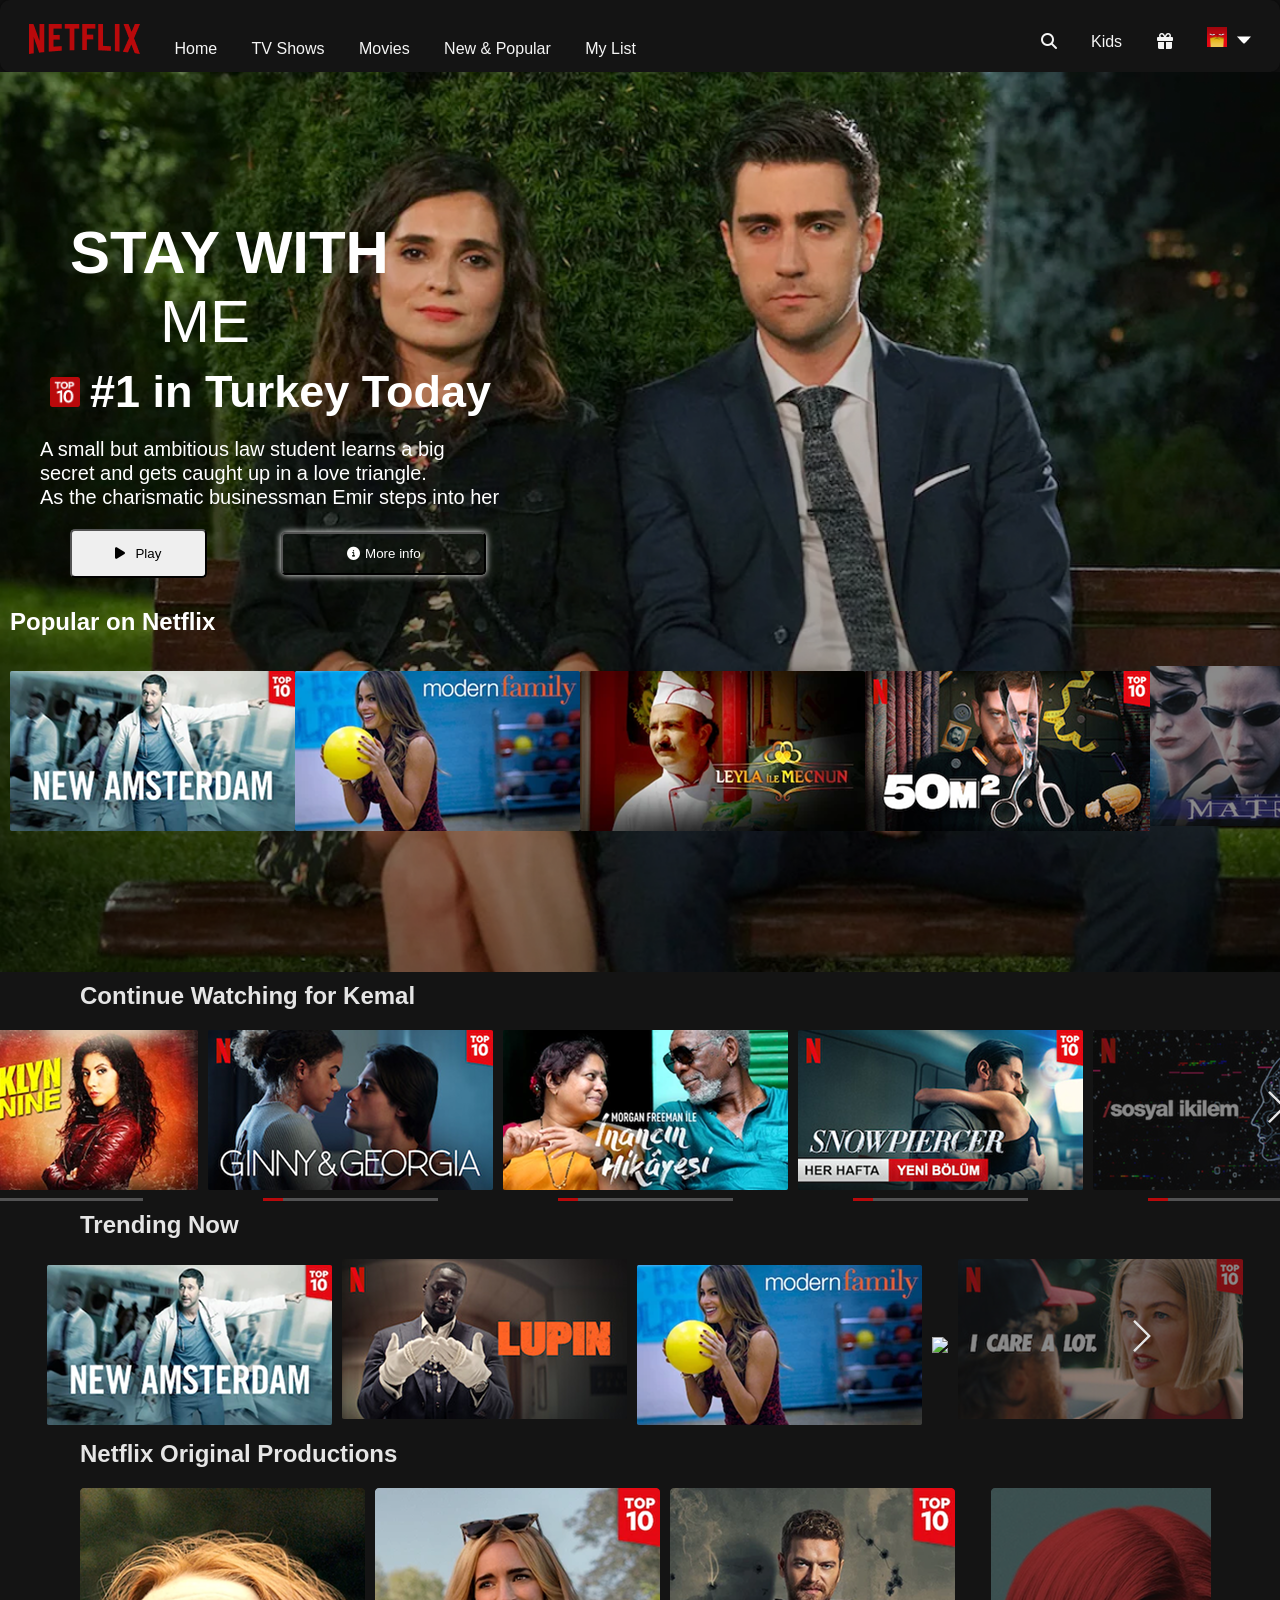
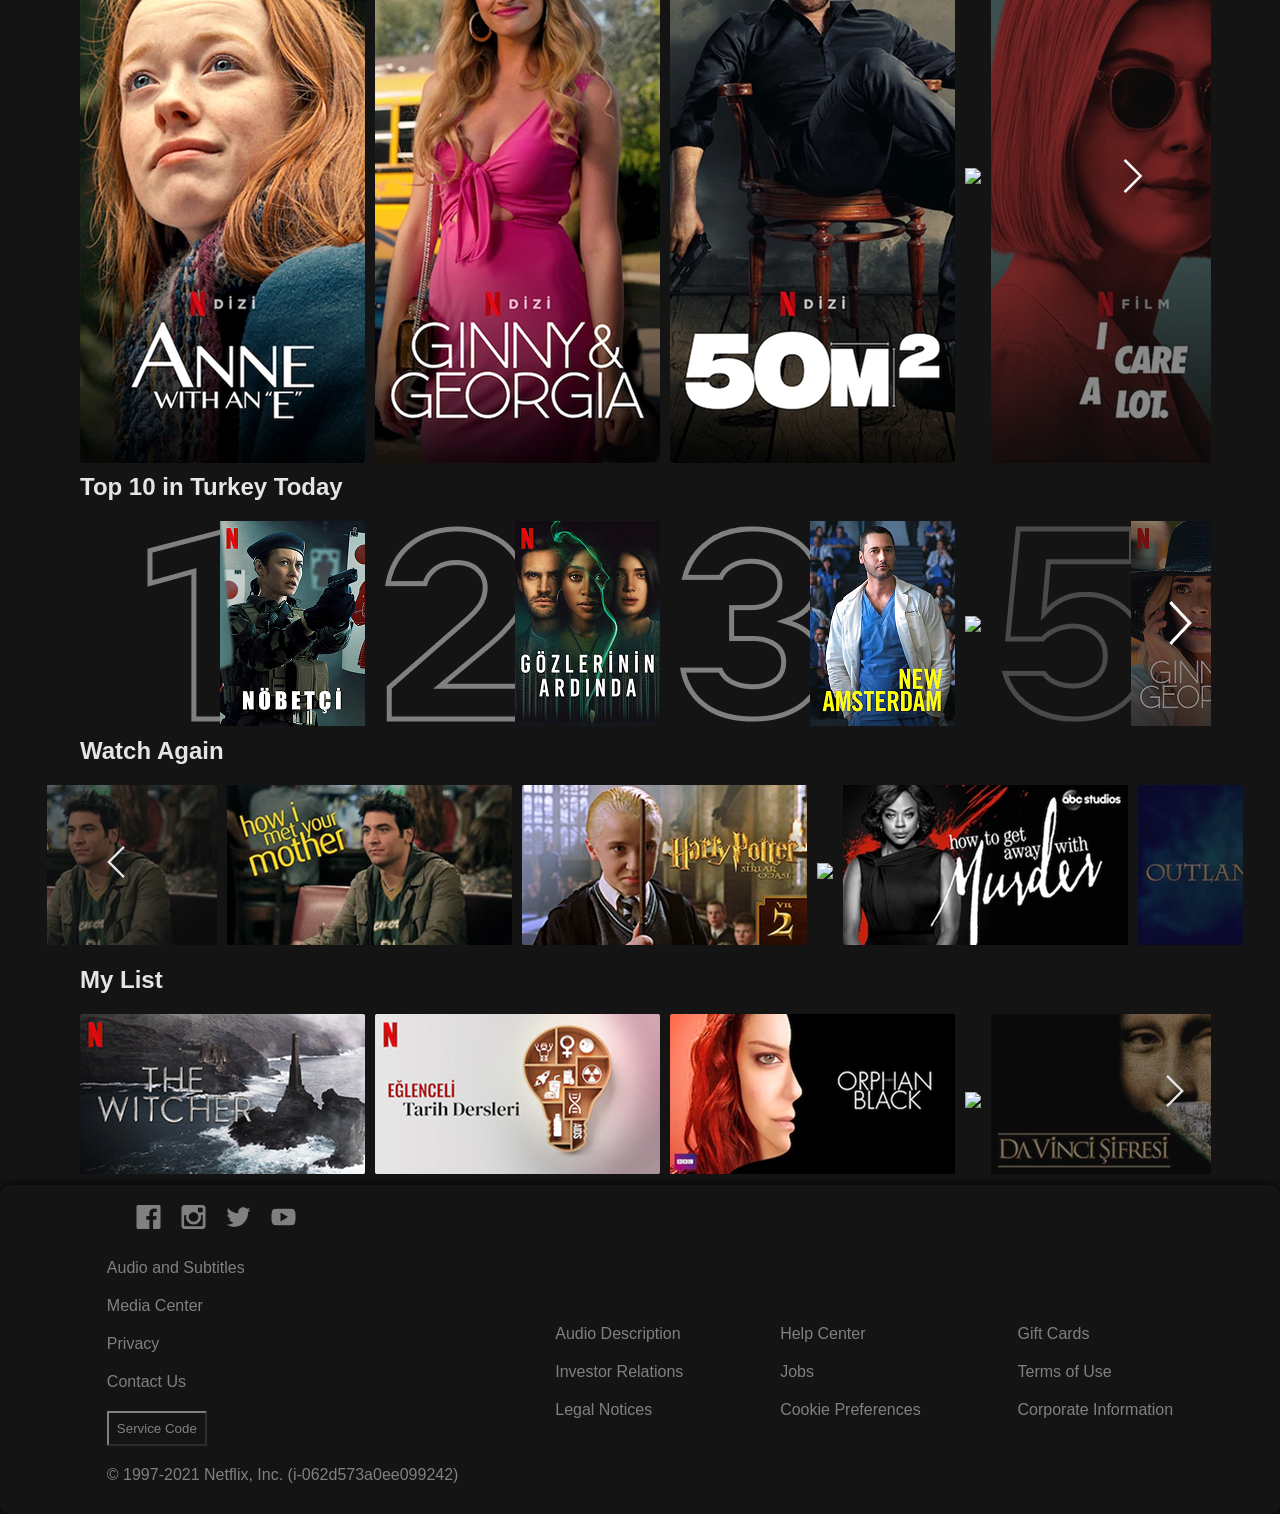
==== Netflix/index1.html @ a28a23a1 "Add files via upload" ====
<!DOCTYPE html>
<html lang="en">
<head>
    <meta charset="UTF-8">
    <meta name="viewport" content="width=device-width, initial-scale=1.0">
    <link rel="stylesheet" href="./style.css">
    <link rel="stylesheet" href="https://cdnjs.cloudflare.com/ajax/libs/font-awesome/6.7.2/css/all.min.css"  />
    <title>Home Page</title>
</head>
<body>
    <header>
        <nav>
            <div class="navbar">
                
                <div class="nav">
                    <ul>
                        <li><a href="#"><img class="logo" src="./HeaderLeft.png" ></a></li>
                        <li><a href="#">Home</a></li>
                        <li><a href="#">TV Shows</a></li>
                        <li><a href="#">Movies</a></li>
                        <li><a href="#">New & Popular</a></li>
                        <li><a href="#">My List</a></li>
                    </ul>
                </div>

                <div class="nav">
                    <ul>
                        <li><a href="#"><i class="fa fa-search"></i></a></li>
                        <li><a href="#">Kids</a></li>
                        <li><a href="#"><i class="fa fa-gift"></i></a></li>
                        <li><a href="#"><img  class="logo1" src="./red.png" height="20px"></a><a href="#"><img src="./DownArrow.png" ></a></li>
                        
                    </ul>
                    

               </div>
        </nav>
    </header>
   
    <div class="first-page">
            <div class="first-page-data">
                 <h1>STAY WITH </h1>
                 <span class="span">ME</span>
                 <h2><img class="top" src="./Top10Badge.png" height="30px">#1 in Turkey Today</h2>
                 <p>A small but ambitious law student learns a big </p>
                 <p>secret and gets caught up in a love triangle.</p>
                 <p> As the charismatic businessman Emir steps into her </p>
                 <button class="button1"><i class="fa fa-play"></i>Play</button>
                 <button class="button2"><i class="fa fa-info-circle"></i>More info</button>
                 <h3>Popular on Netflix</h>

                    <div class="one">
                        <img src="./1.png" >
                        <img src="./2.png" >
                        <img src="./3.png"  >
                        <img src="./4.png" >
                        <img src="./MovieHorizontalCard.png" >
                    </div>
            </div>
    </div>

    <div class="text">
        <h2>Continue Watching for Kemal</h2>
    </div>

    <div class="second-page">
        <img src="./6.png">
        <img src="./7.png">
        <img src="./8.png">
        <img src="./9.png">
        <img src="./10.png">
    </div>


    <div class="text">
        <h2>Trending Now</h2>
    </div>

    <div class="second-page">
        <img src="./1.png">
        <img src="./lupin.png">
        <img src="./2.png">
        <img src="/2nd last.png">
        <img src="./last.png">
    </div>


    <div class="text">
        <h2>Netflix Original Productions</h2>
    </div>

    <div class="second-page">
        <img src="./3 1.png">
        <img src="./3 2.png">
        <img src="./3 3.png">
        <img src="/3 4.png">
        <img src="./3 5.png">
    </div>

    <div class="text">
        <h2>Top 10 in Turkey Today</h2>
    </div>

    <div class="second-page">
        <img src="./4 0.png">
        <img src="./4 1.png">
        <img src="./4 2.png">
        <img src="/4 3.png">
        <img src="./4 4.png">
    </div>


    <div class="text">
        <h2>Watch Again</h2>
    </div>

    <div class="second-page">
        <img src="./5 0.png">
        <img src="./5 1.png">
        <img src="./5 2.png">
        <img src="/5 3.png">
        <img src="./5 4.png">
        <img src="./5 6.png">
    </div>


    <div class="text">
        <h2>My List</h2>
    </div>

    <div class="second-page">
        <img src="./7 0.png">
        <img src="./7 1.png">
        <img src="./7 2.png">
        <img src="/7 3.png">
        <img src="./7 4.png">
        
    </div>

    <footer>
        <div class="foot">
            <div class="social">
                <img src="./facebook.png">
                <img src="./instagram.png">
                <img src="./twitter.png">
                <img src="./youtube.png">
            </div>
              <div class="foot-data">
                <div class="last">
                    <ul>
                        <li><a href="#">Audio and Subtitles</a></li>
                        <li><a href="#">Media Center</a></li>
                        <li><a href="#">Privacy</a></li>
                        <li><a href="#">Contact Us</a></li>
                        <li><a href="#"><button class="final">Service Code</button></a></li>
                        <li><a href="#">© 1997-2021 Netflix, Inc. (i-062d573a0ee099242)</a></li>
                     </ul>
                    
                </div>

                <div class="last"> 
                    <ul>
                         <li><a href="#">Audio Description</a> </li>
                         <li> <a href="#">Investor Relations</a></li>
                         <li> <a href="#">Legal Notices</a></li>
                    </ul>
                </div>

                <div class="last"> 
                    <ul>
                         <li><a href="#">Help Center</a></li>
                         <li> <a href="#">Jobs</a></li>
                         <li> <a href="#">Cookie Preferences</a></li>
                    </ul>
                </div>

                <div class="last"> 
                    <ul>
                         <li><a href="#">Gift Cards</a> </li>
                         <li> <a href="#">Terms of Use</a></li>
                         <li><a href="#">Corporate Information</a> </li>
                    </ul>
                </div>
                   
              </div>
        </div>
    </footer>

    
</body>
</html>
---- Netflix/style.css ----
*{
    margin: 0;
    padding: 0;
    box-sizing: border-box;
    font-family: Arial, Helvetica, sans-serif;
}
body{
    background-color: #141414;
}
.data{
  margin: 30px ;
  margin-left: 50px;
}
.container h1{
  text-align: center;
  margin-top: 40px;
  margin-bottom: 40px;
  color: white;
}
.container-data{
    display: flex;
    justify-content: center;
    align-items: center;
    gap: 30px;
}
.pics {
    transition: transform 0.5s;
}
.pics  p{
    color: #6D6D6E;
    text-align: center;
    margin-top: 10px;
}
.pics:hover{
    transform: translateY(-10px);
}
.btn{
    padding: 10px;
  border-radius: 5px;
  color: #6D6D6E;
  background-color: transparent;
  box-shadow: 0 0 7px;
  border-color: #6D6D6E;
  width: 13%;
  margin-left: 44%;
  margin-top: 5%;

}
.btn:hover{
    background-color: red;
}
.navbar{
    display: flex;
    justify-content: space-between;
    align-items: center;
    padding: 9px;
    border-radius: 10px;
    box-shadow: 0 0 10px;
}
.nav li{
    display: inline-block;
    margin-right: 20px;
    margin-left: 10px;
    margin-bottom: 5px;
    list-style: none;

}
.logo{
    margin-top: 15px;
    margin-left: 10px;
}
.logo1{
    margin-right: 10px;
    margin-top: 10px;
}
.nav li a{
    color: whitesmoke;
    text-decoration: none;
}
.nav li a:hover {
    background-color: red;
}
.first-page-data h1 {
   color: white;
   margin-left: 70px;
   margin-top: 10px;
   font-size: 60px;
   font-weight: bold;
  
}
.first-page-data h2{
    color: white;
    margin-left: 50px;
    margin-top: 10px;
    margin-bottom: 20px;
   
    font-size: 45px;
}
.span{
    font-size: 60px;
    margin-left: 160px;
    
}
.first-page-data   p{
    color: white;
    font-size: 20px;
    margin-right: 10px;
    margin-left: 40px;
    margin-top: 1px;
}
.top{
    margin-right: 10px;
}
.first-page-data button{
    margin-left: 70px;
}
.first-page {
    display: flex;
    justify-content: flex-start;
    align-items: center;
    height: 100vh;
    background: url('./MoviePoster.png') no-repeat center /cover;
    color: white;
   
}
.first-page-data h3{
    margin-left: 10px;
    font-size:24px ;
    margin-top: 30px;
}
.button1{
    padding: 15px;
    border-radius: 5px;
    width: 10%;
    margin-top: 20px;
    cursor: pointer;
}
.button1:hover{
 background-color: red;
 
}
.button2:hover{
    background-color: red;
   }
.button1 i{
    margin-right: 10px;
}
.button2 i{
    margin-right: 5px;
}
.button2{
    padding: 12px;
    border-radius: 5px;
    width: 15%;
    margin-top: 20px;
    background-color: transparent;
    box-shadow: 0 0 7px;
    color: #FFFFFF;
    cursor: pointer;
    
}
.one{
    display: flex;
    justify-content: center;
    align-items: center;
    padding-top: 20px;
    cursor: pointer;
    margin-top: 10px;
    transition: transform 0.5s;
}
.one img:hover{
  background-color: red;
  transform: translateY(-10%);
}
.second-page{
    display: flex;
    justify-content: center;
    align-items: center;
    gap: 10px;
    margin-left: 10px;
    transition: transform 0.5s;
}
.second-page img:hover{
    background-color: red;
    cursor: pointer;
    transform: translateY(-10%);
}
.text{
    color: #E5E5E5;
    margin-top: 10px;
    margin-left: 80px;
    margin-bottom: 20px;
}
.social{
    display: flex;
    gap: 20px;
    padding-left: 10%;
    margin-bottom: 30px;
    margin-top: 10px;
}
.social img:hover{
    background-color: red;
 cursor: pointer;
}
.foot-data{
    display: flex;
    justify-content: space-evenly;
    align-items: center;

}
.foot-data li{
    list-style: none;
    margin-bottom: 20px;
}
.foot-data li a{
  text-decoration: none;
  color:#808080;
}
.foot-data li a:hover{
   color: red;
}
.foot{
    padding: 10px;
    border-radius: 10px;
    box-shadow: 0 0 10px;
}
.final{
    padding: 8px;
    border-radius: 1px;
    background-color: transparent;
    color: #808080;
    border-color: #808080;
    
}
.final:hover{
    background-color: red;
}
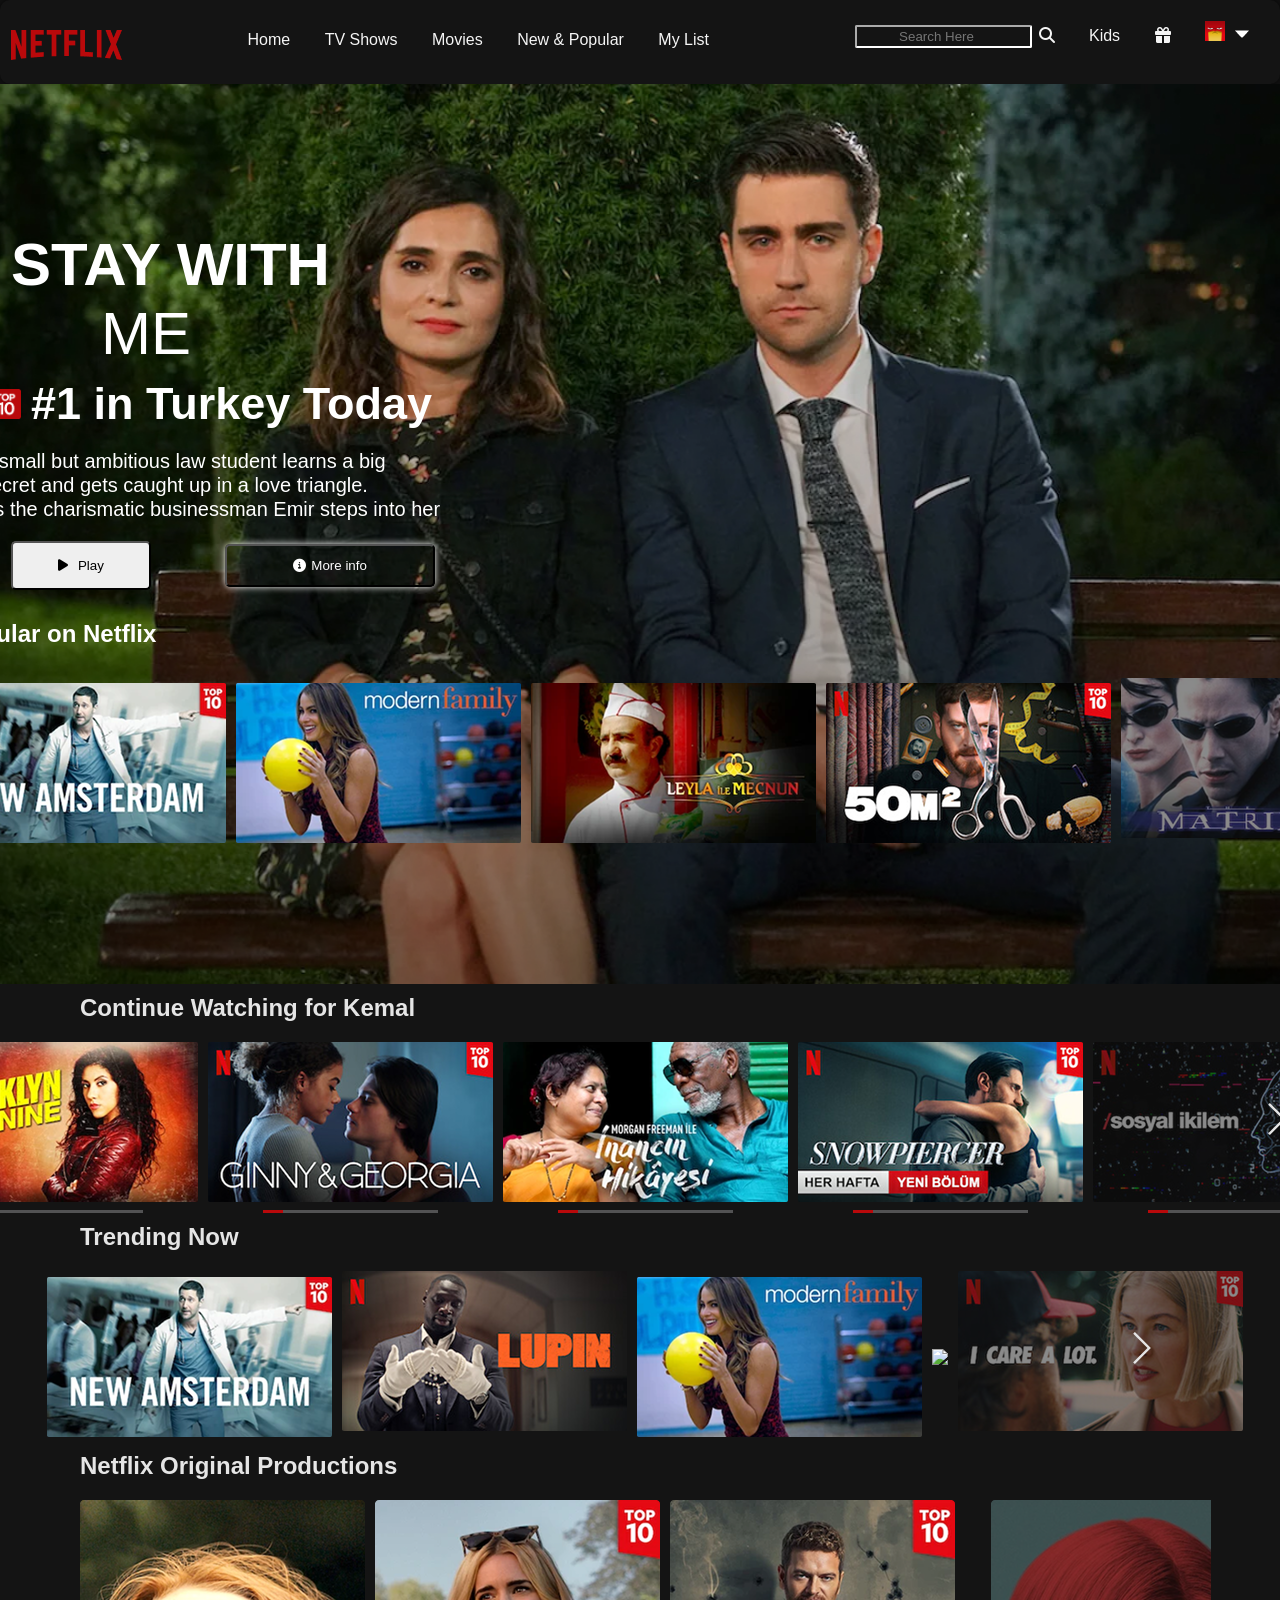
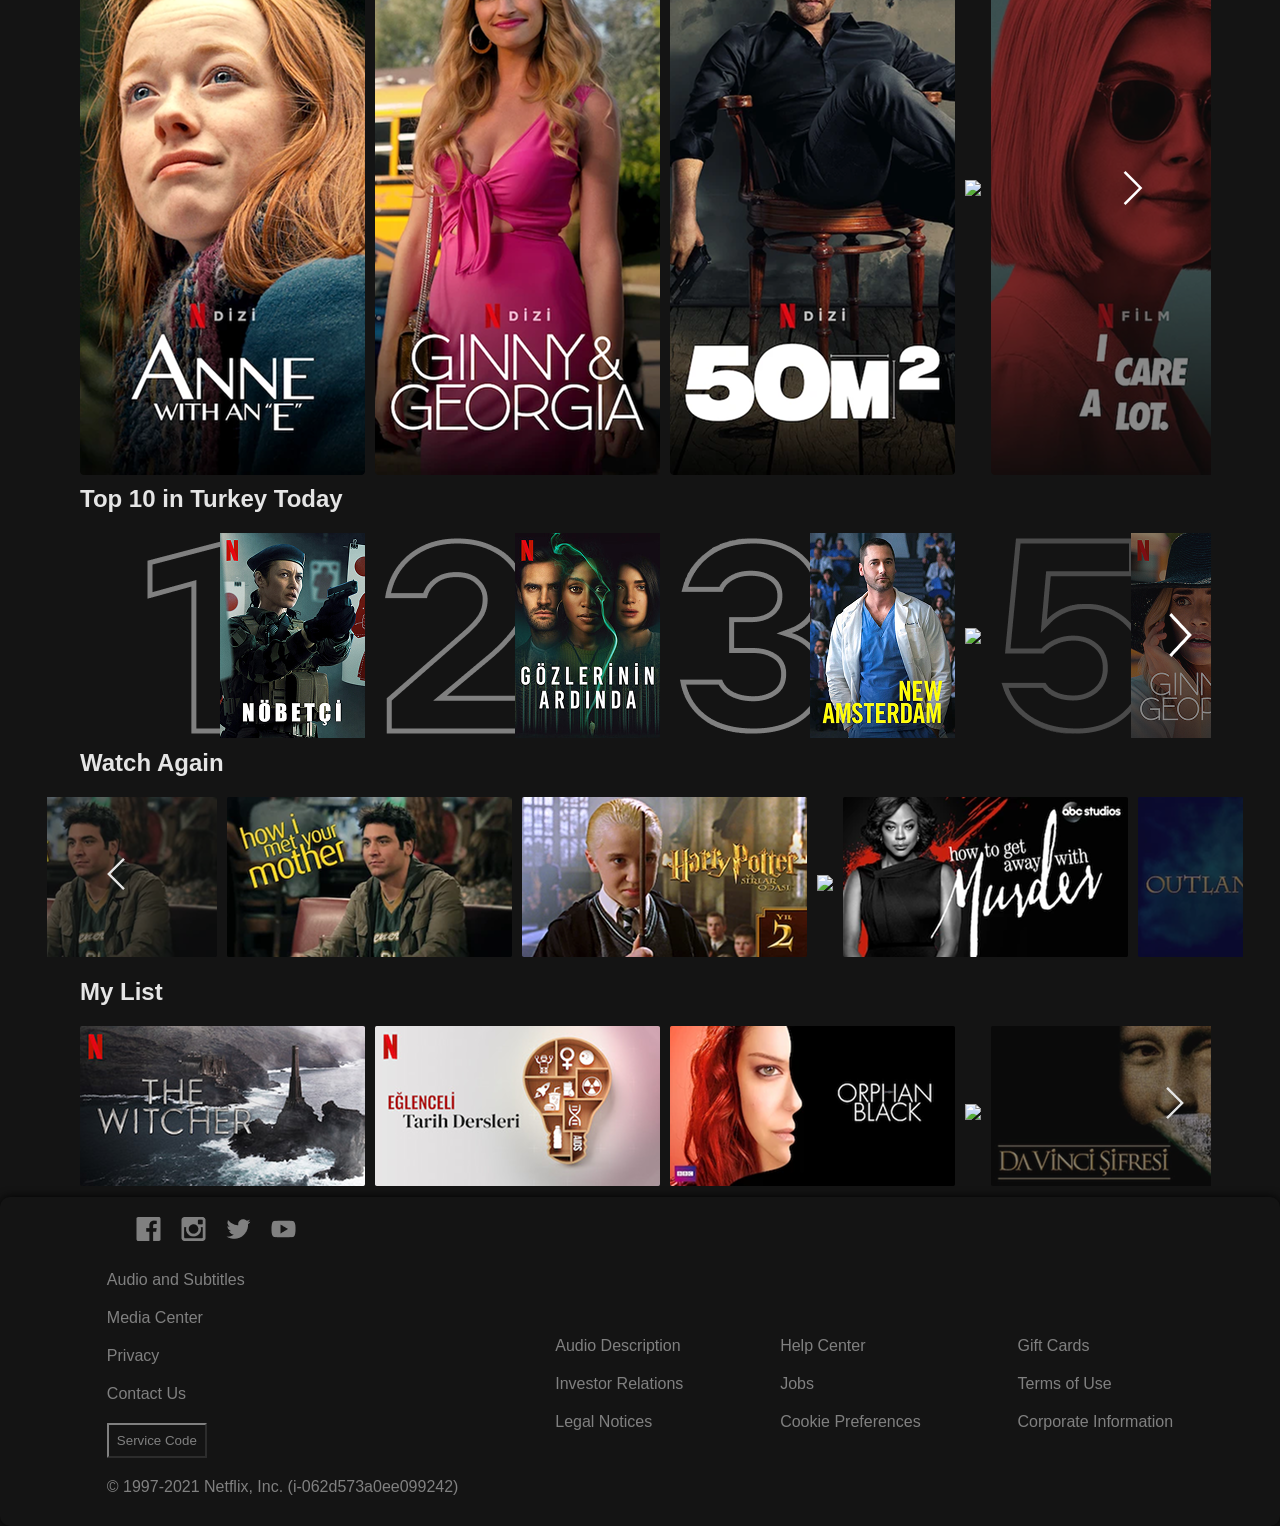
==== commit d8b46b82: "Add files via upload" ====
--- a/Netflix/index1.html
+++ b/Netflix/index1.html
@@ -11,10 +11,9 @@
     <header>
         <nav>
             <div class="navbar">
-                
+                <img class="logo" src="./HeaderLeft.png" >
                 <div class="nav">
                     <ul>
-                        <li><a href="#"><img class="logo" src="./HeaderLeft.png" ></a></li>
                         <li><a href="#">Home</a></li>
                         <li><a href="#">TV Shows</a></li>
                         <li><a href="#">Movies</a></li>
@@ -25,16 +24,18 @@
 
                 <div class="nav">
                     <ul>
-                        <li><a href="#"><i class="fa fa-search"></i></a></li>
+                        <li><a href="#"><input class="input" type="search" placeholder="Search Here"><i class="fa fa-search"></i></a></li>
                         <li><a href="#">Kids</a></li>
                         <li><a href="#"><i class="fa fa-gift"></i></a></li>
-                        <li><a href="#"><img  class="logo1" src="./red.png" height="20px"></a><a href="#"><img src="./DownArrow.png" ></a></li>
+                        <li><a href="#"><img  class="logo1" src="./red.png" height="20px"><img class="logo1"src="./DownArrow.png" ></a></li>
                         
                     </ul>
                     
 
                </div>
         </nav>
+
+    
     </header>
    
     <div class="first-page">
@@ -47,9 +48,9 @@
                  <p> As the charismatic businessman Emir steps into her </p>
                  <button class="button1"><i class="fa fa-play"></i>Play</button>
                  <button class="button2"><i class="fa fa-info-circle"></i>More info</button>
-                 <h3>Popular on Netflix</h>
+                 <h3>Popular on Netflix</h3>
 
-                    <div class="one">
+                    <div class="one" >
                         <img src="./1.png" >
                         <img src="./2.png" >
                         <img src="./3.png"  >
@@ -120,7 +121,7 @@
         <img src="./5 2.png">
         <img src="/5 3.png">
         <img src="./5 4.png">
-        <img src="./5 6.png">
+        <img src="./5 6.png" >
     </div>
 
 
--- a/Netflix/style.css
+++ b/Netflix/style.css
@@ -23,6 +23,7 @@
     align-items: center;
     gap: 30px;
 }
+
 .pics {
     transition: transform 0.5s;
 }
@@ -53,9 +54,12 @@
     display: flex;
     justify-content: space-between;
     align-items: center;
-    padding: 9px;
+    padding: 1px;
     border-radius: 10px;
     box-shadow: 0 0 10px;
+}
+.navbar .logo{
+    margin-bottom: 10px;
 }
 .nav li{
     display: inline-block;
@@ -63,15 +67,18 @@
     margin-left: 10px;
     margin-bottom: 5px;
     list-style: none;
-
-}
+    cursor: pointer;
+    
+
+}
+
 .logo{
     margin-top: 15px;
     margin-left: 10px;
 }
-.logo1{
+.navbar .logo1{
     margin-right: 10px;
-    margin-top: 10px;
+    margin-top: 20px;
 }
 .nav li a{
     color: whitesmoke;
@@ -79,6 +86,15 @@
 }
 .nav li a:hover {
     background-color: red;
+}
+input{
+    padding: 2px;
+    border-radius:2px ;
+    background-color: transparent;
+    border-color:white;
+    text-align: center;
+    margin-right: 7px;
+    margin-bottom: 30px;
 }
 .first-page-data h1 {
    color: white;
@@ -116,7 +132,7 @@
 }
 .first-page {
     display: flex;
-    justify-content: flex-start;
+    justify-content: center;
     align-items: center;
     height: 100vh;
     background: url('./MoviePoster.png') no-repeat center /cover;
@@ -164,6 +180,7 @@
     justify-content: center;
     align-items: center;
     padding-top: 20px;
+    gap: 10px;
     cursor: pointer;
     margin-top: 10px;
     transition: transform 0.5s;
@@ -234,4 +251,178 @@
 }
 .final:hover{
     background-color: red;
+}
+
+@media (max-width: 768px) {
+ .navbar img{
+        margin-bottom: 20px;
+    }
+ header nav{
+    width: 100%;
+    flex-wrap: nowrap;
+}
+  .navbar {
+    flex-direction: column;
+    text-align: center;
+  }
+
+  nav li {
+    margin-top: 10px;
+    text-align: center;
+  }
+  nav .logo1{
+    height: 10px;
+    padding: 10px;;
+
+  }
+    .container-data {
+        width: 100%;
+        height: 500px;
+        margin: 20px; 
+        
+    }
+    .container .btn{
+         width: 40%;
+         margin-left: 30%;   
+    }
+
+    .container h1{
+        margin-top: 110px;
+    }
+
+    .pics {
+        width: 80%; 
+    }
+
+    .btn {
+        width: 80%; 
+    }
+
+    .first-page {
+        flex-direction: column;
+        justify-content: flex-start; 
+        height: auto;
+    }
+    .span{
+        display: flex;
+        justify-content: center;
+        margin-right: 90px;
+        font-size: 30px;
+    }
+    .button1,.button2{
+        width: 18%;
+    }
+    .one{
+        flex-wrap: wrap;
+        gap:1px;
+    }
+    .last{
+        margin-right: 20px;
+    }
+
+    .first-page-data {
+        text-align: center; 
+        margin: 0 auto; 
+    }
+
+    .first-page-data h1, .first-page-data h2 {
+        font-size: 30px; 
+    }
+
+    .first-page-data p {
+        font-size: 16px; 
+    }
+
+    .second-page {
+        flex-wrap: wrap; 
+        justify-content: center; 
+    }
+
+    .second-page img {
+        width: 45%; 
+        margin: 5px; 
+    }
+}
+
+@media (max-width: 480px) {
+
+    .navbar{
+        text-align: center;
+        flex-direction: column;
+        padding-left: 60px; 
+       
+    }
+    .navbar .logo{
+        margin-right: 60px;
+    }
+    .nav li a{
+        flex-direction: column;
+        flex-wrap: nowrap;
+        font-size: 18px;
+        margin: 60px;
+    }
+    .nav input{
+        width: 60px;
+    }
+    .nav i{
+        font-size: 18px;
+    }
+    .btn{
+        height: auto;
+    }
+    .button1{
+        width: 20%;
+        padding: 9px;
+        margin-bottom: 7px;
+        padding-bottom: 10px;
+    }
+    .button2{
+        width: 20%;
+        padding: 2px;
+        margin-right: 40px;
+        padding-bottom: 10px;
+    }
+    .one img{
+        height: auto;
+        width: 75%;
+        margin-top: 10px;
+    }
+    .first-page-data h1 {
+        margin-top: 20px;
+        font-size: 24px; 
+    }
+
+    .first-page-data h2 {
+        font-size: 20px; 
+    }
+
+    .first-page-data p {
+        font-size: 14px; 
+    }
+
+    .second-page img {
+        width: 90%; 
+    }
+    .foot-data{
+        text-align: center;
+        flex-direction: column;
+    }
+  
+    .container-data {
+        flex-direction: column;
+       height: 50%;
+       margin-left: 100px;
+       margin-bottom: 10px;
+       gap: -10px;
+    }
+    .pics{
+        margin-top: -20px;
+    }
+    .container.btn{
+        margin-left: 10px;
+    }
+    .container-data p{
+        text-align: start;
+        margin-left: 30px;
+    }
 }
